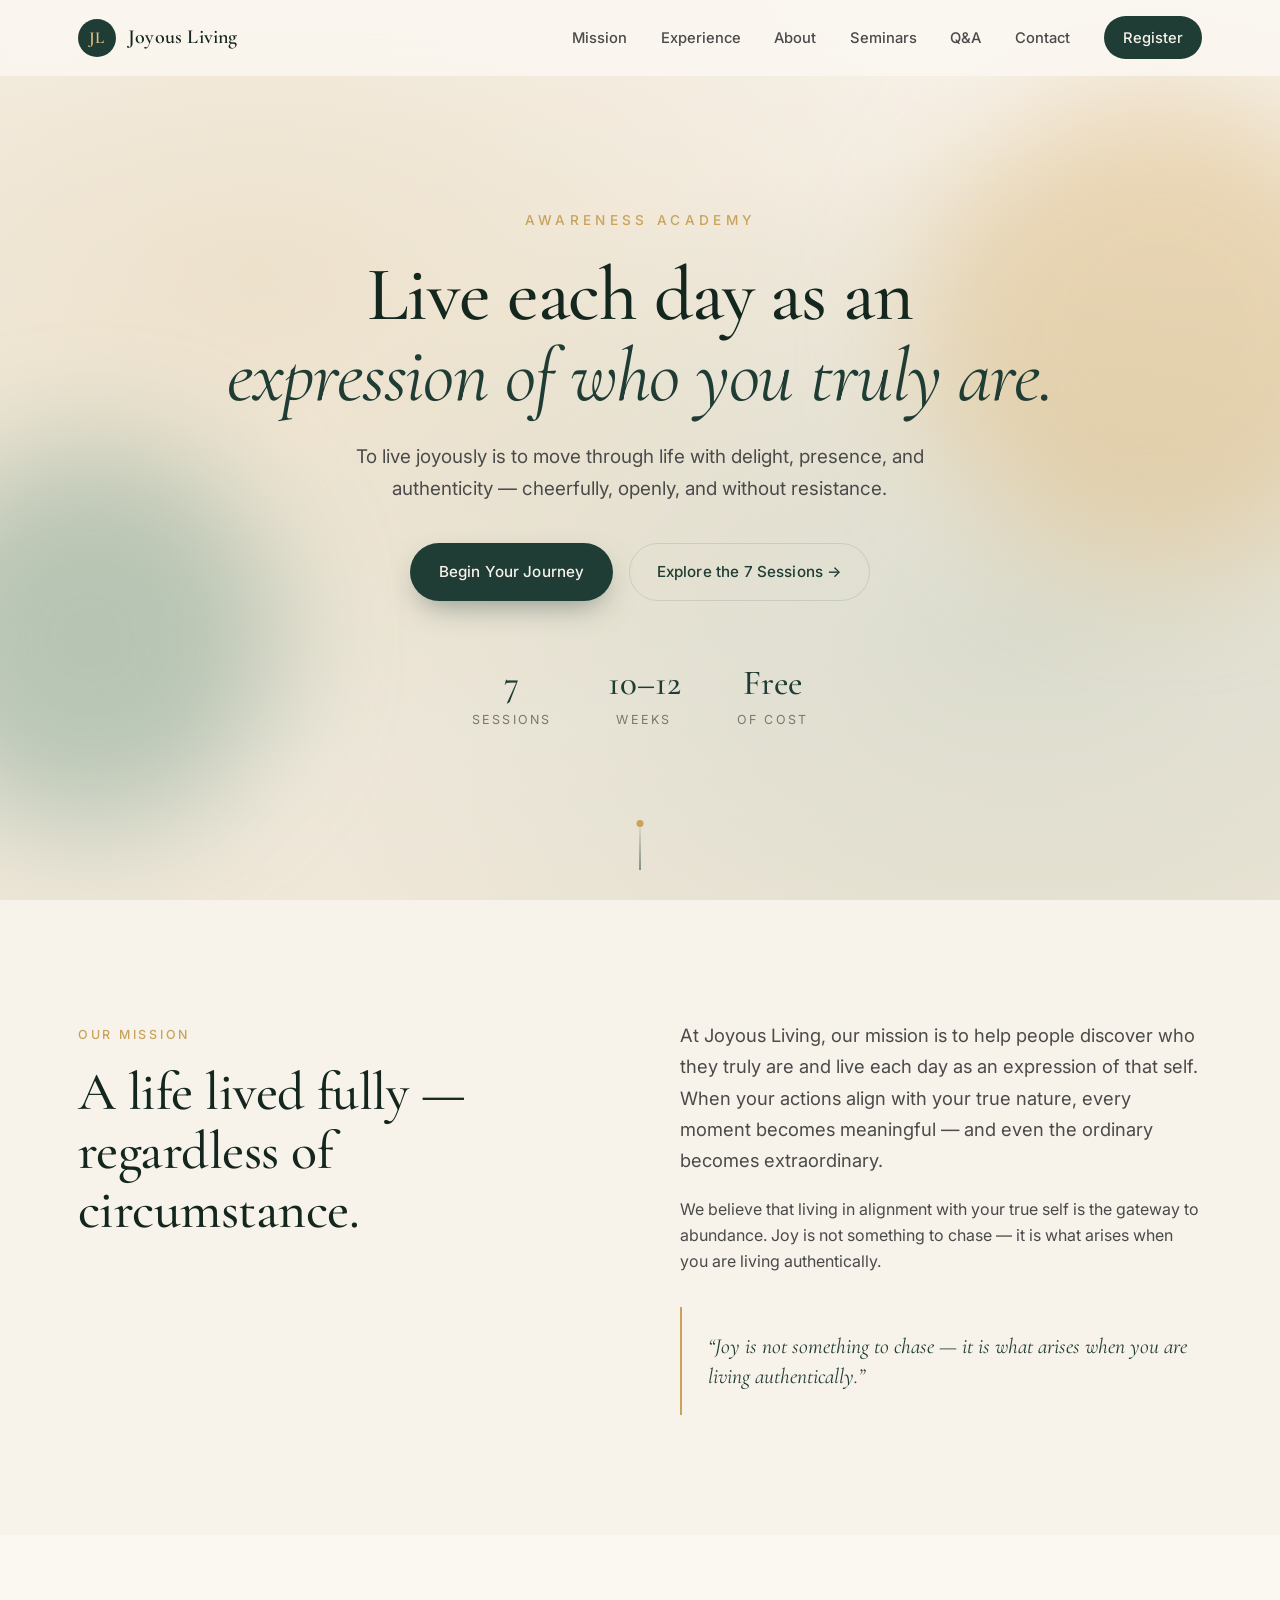
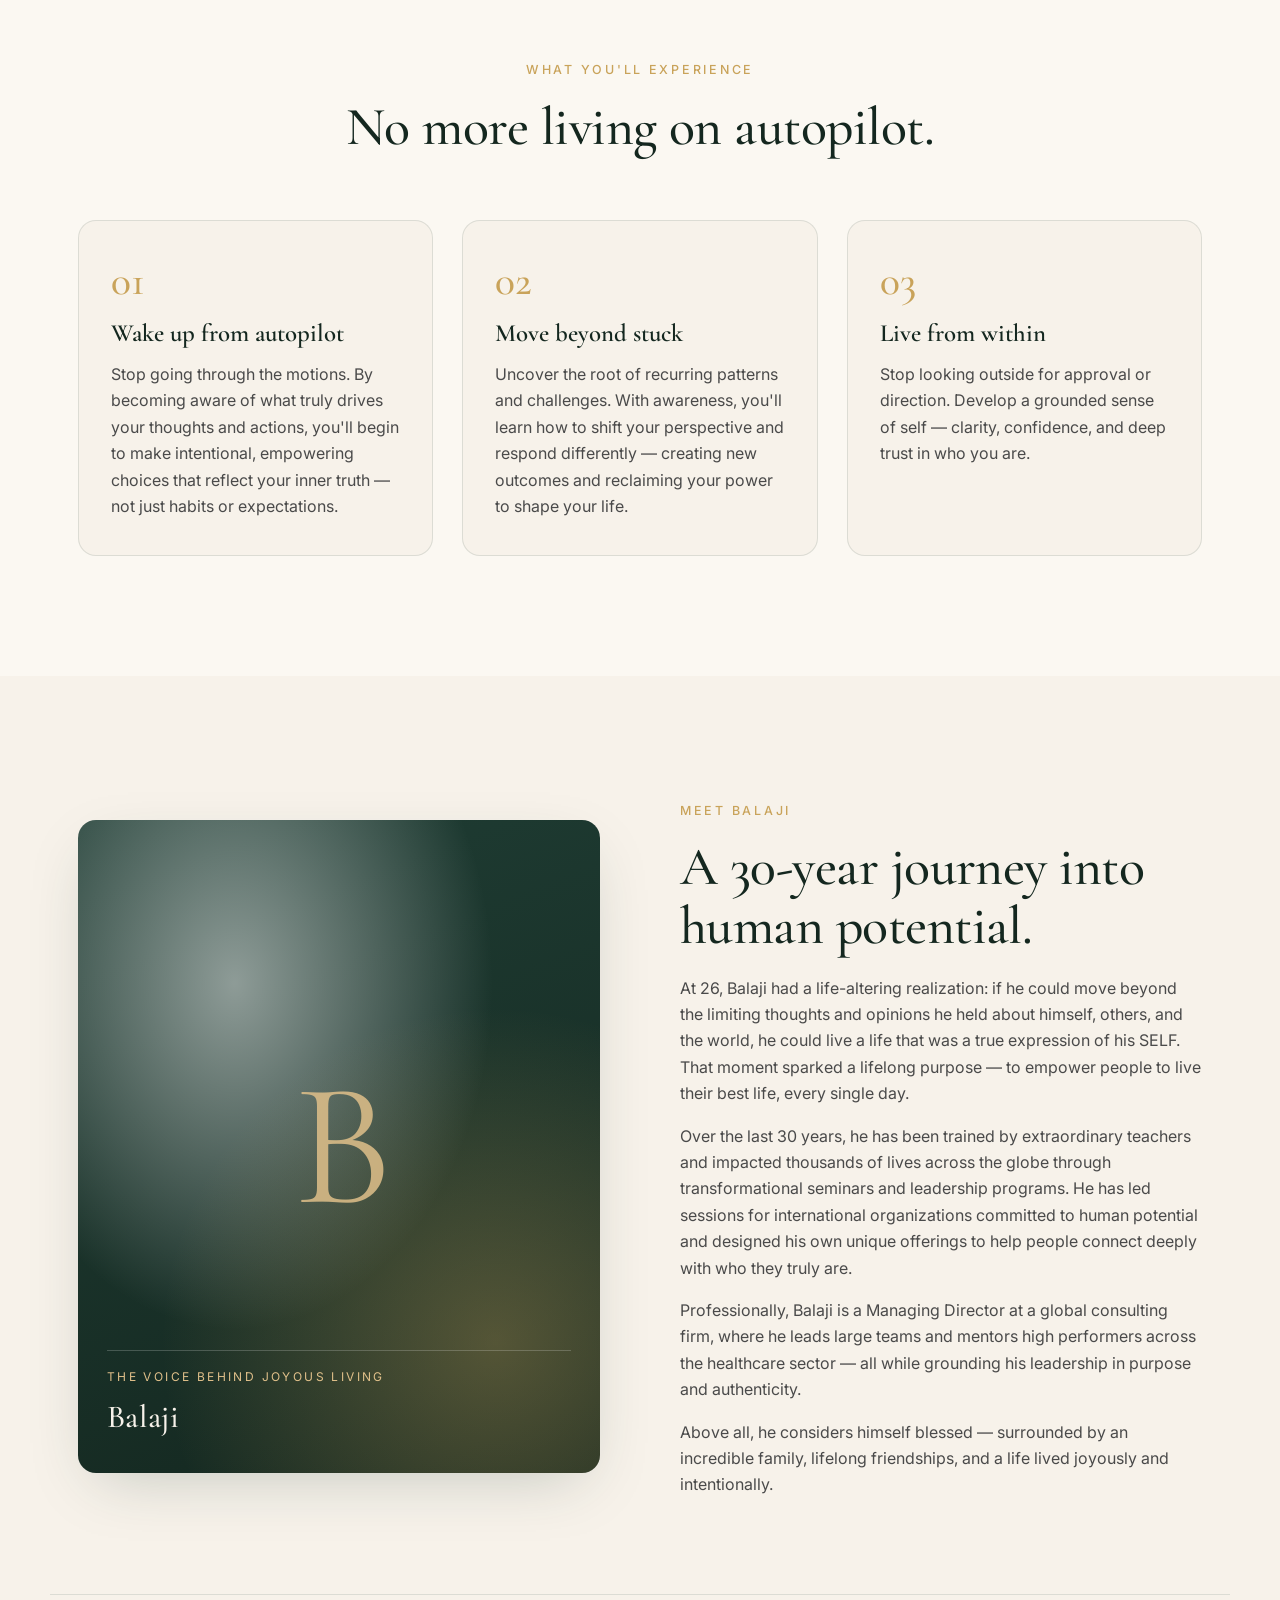
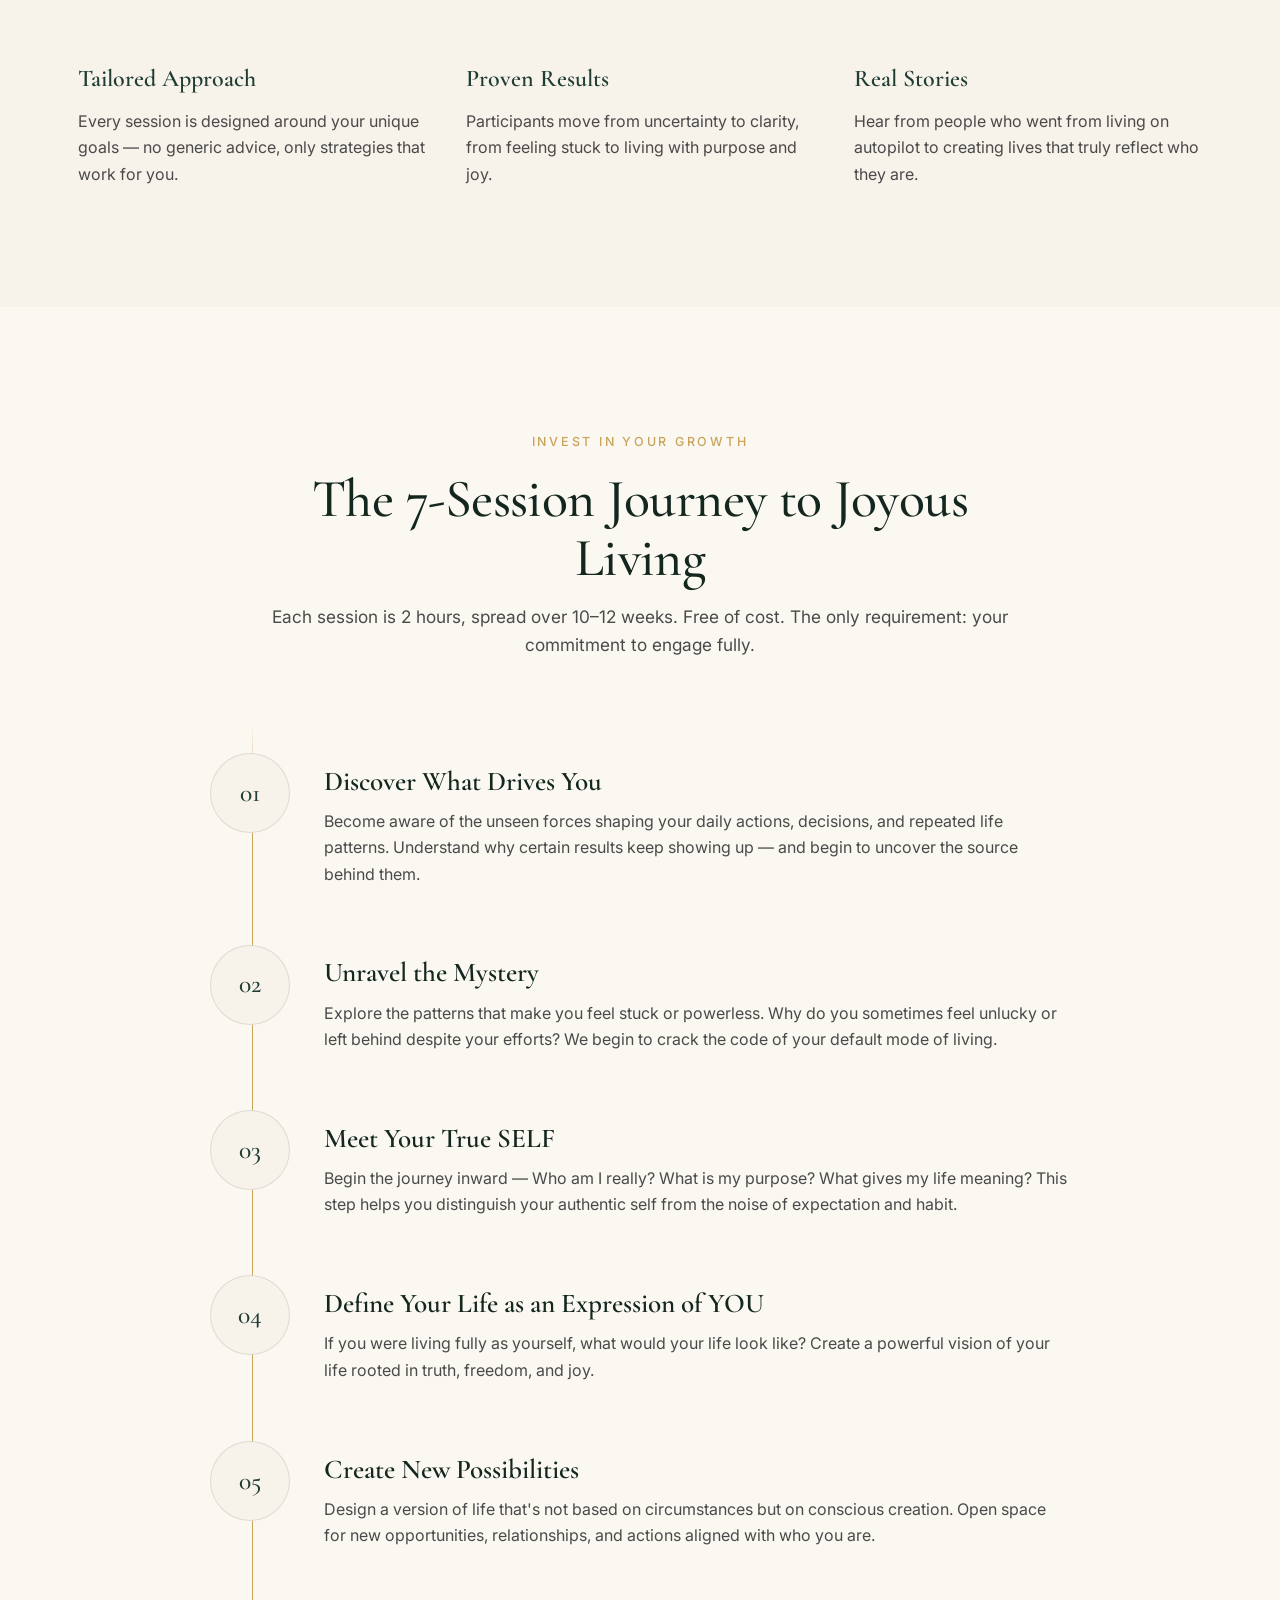
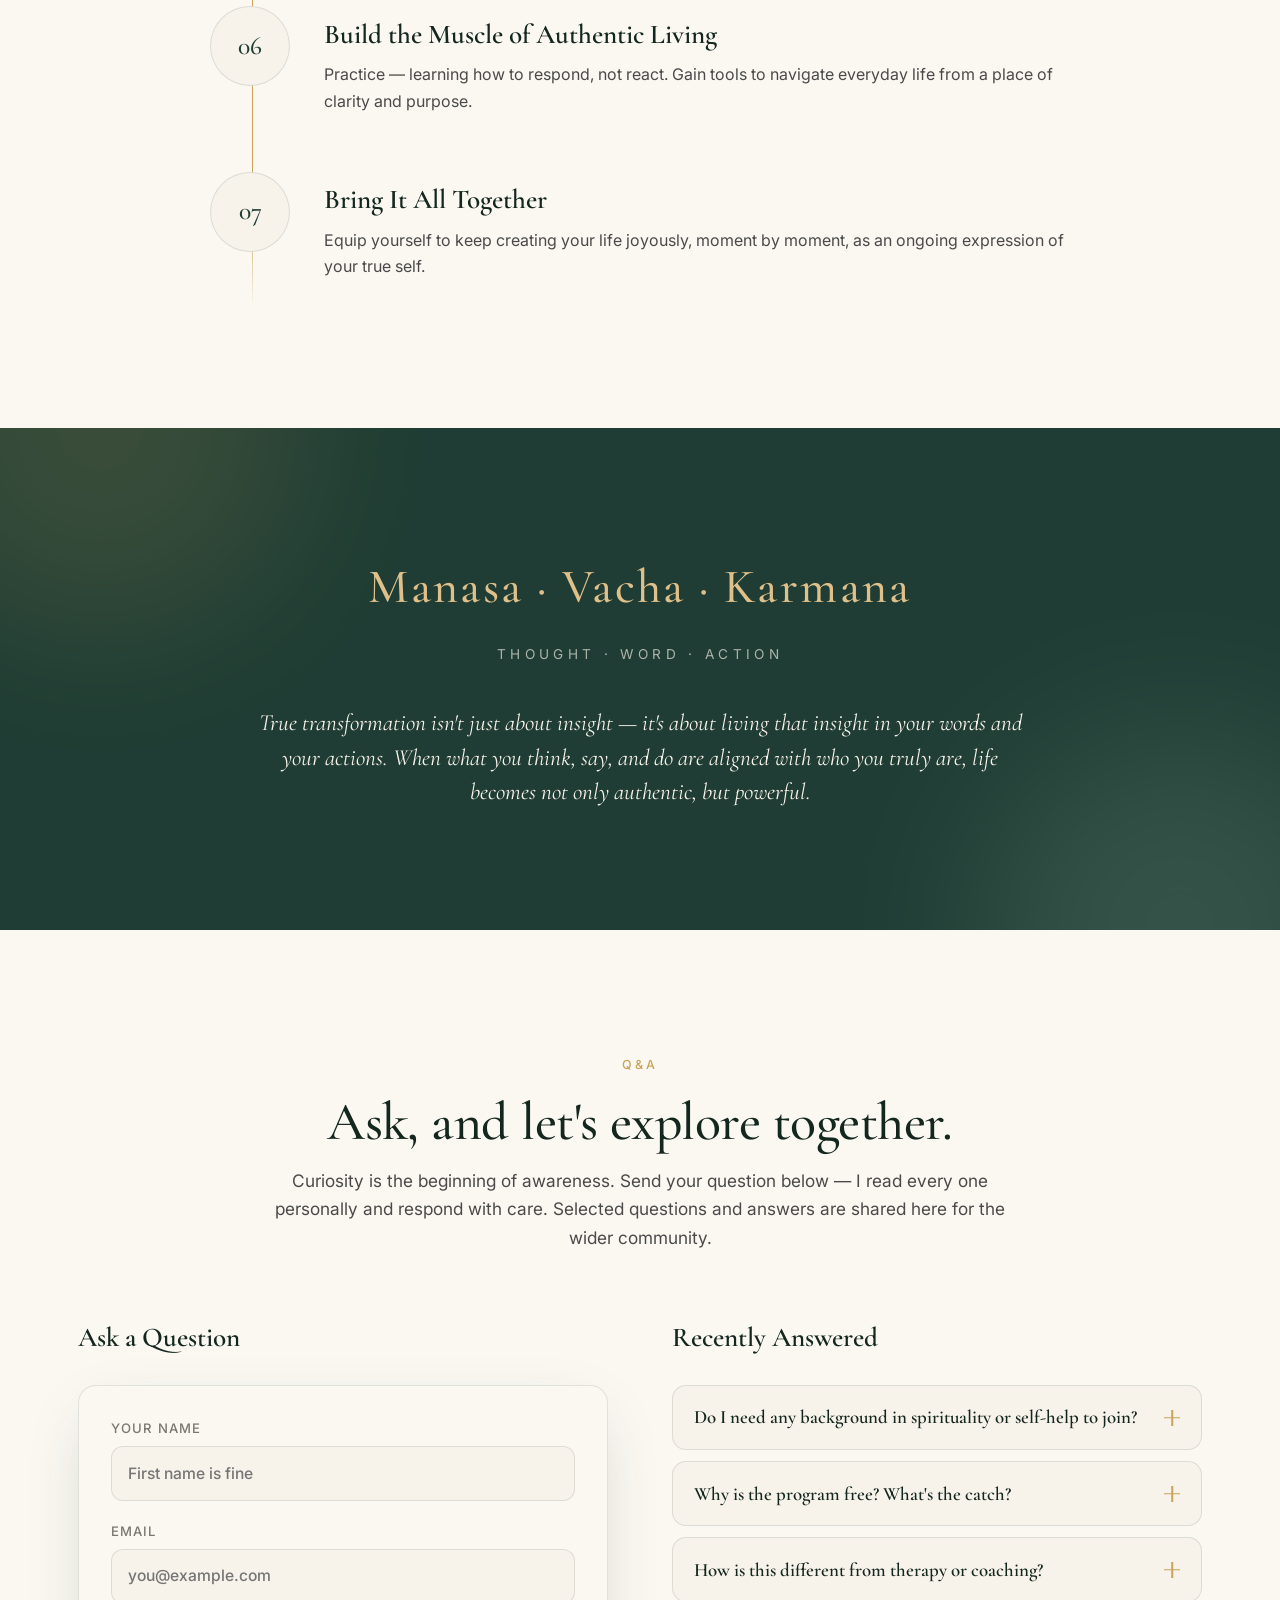
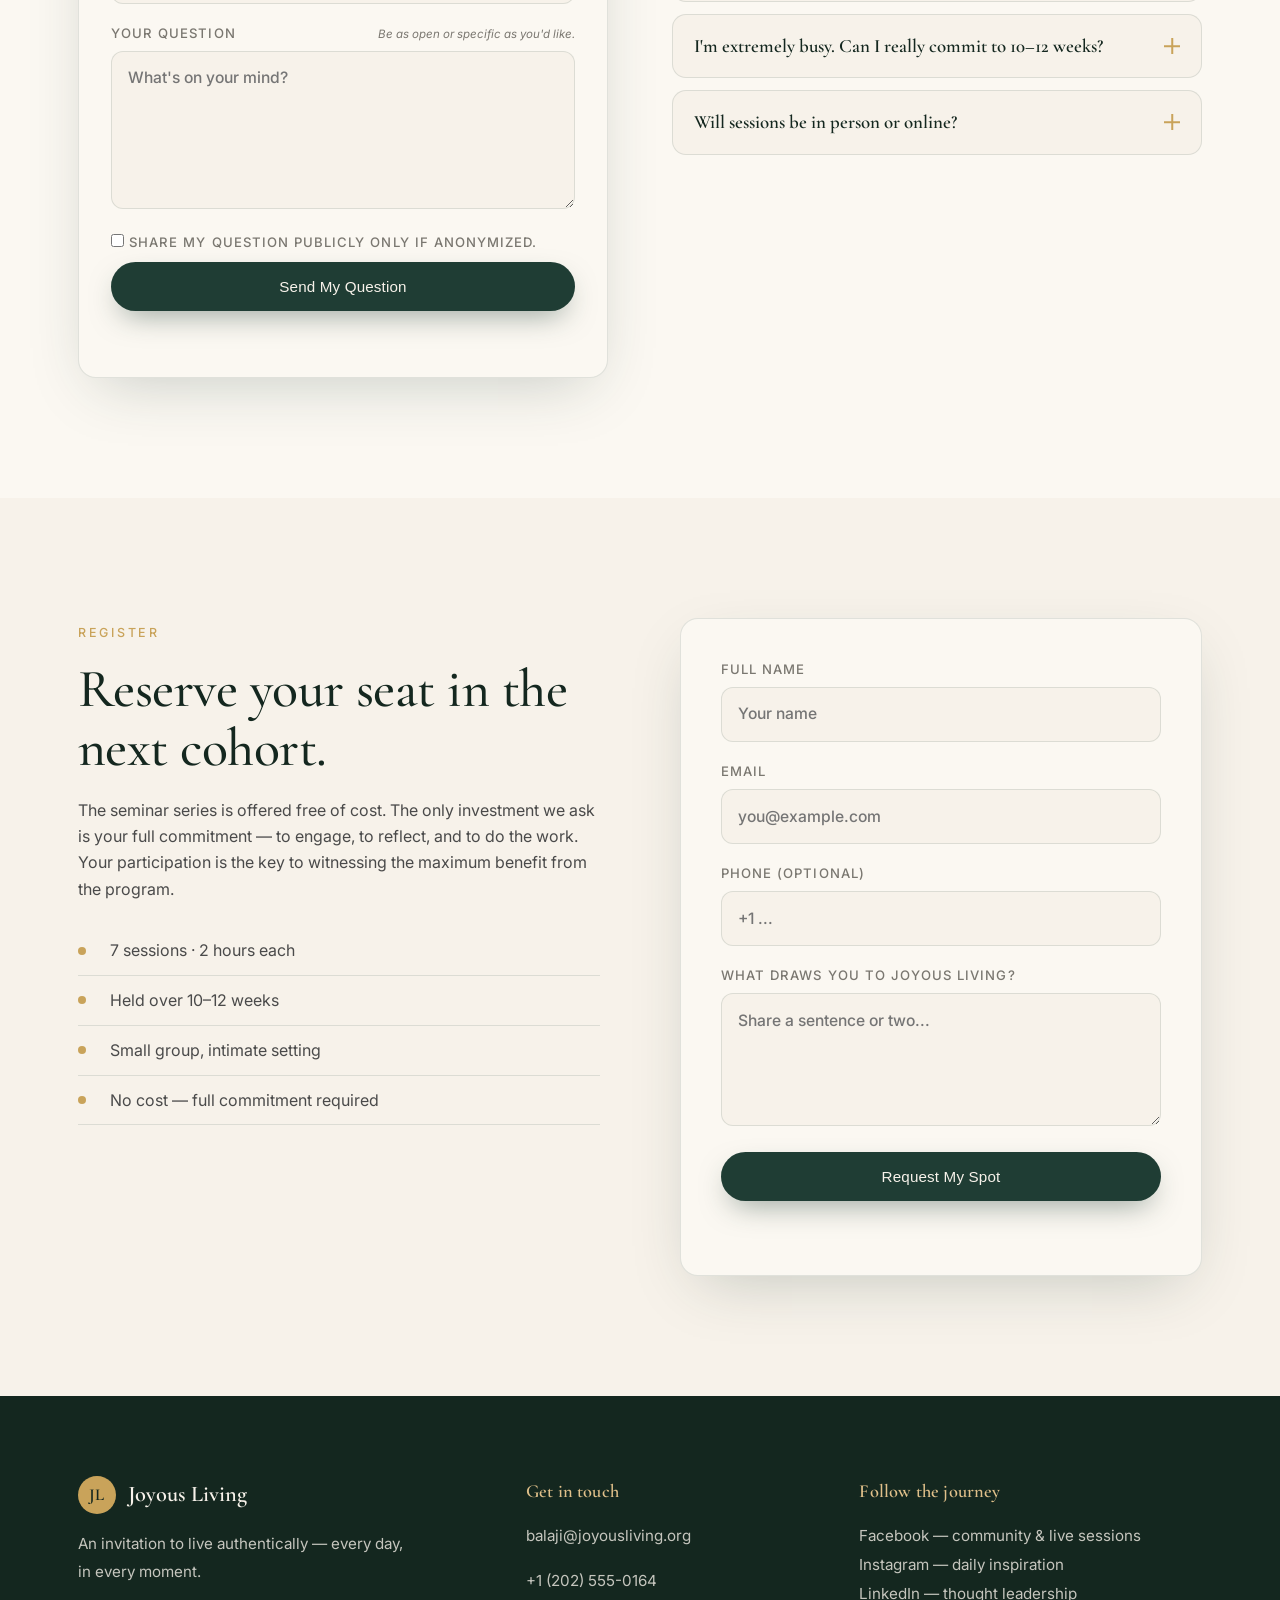
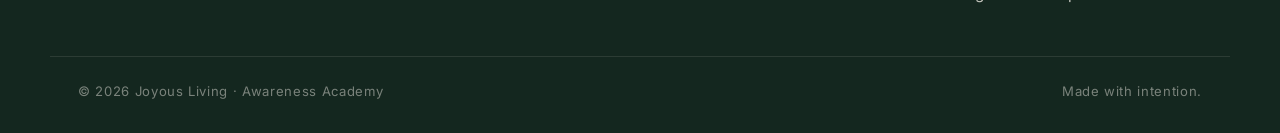
==== index.html @ aaf8e6cd "Initial Joyous Living redesign with Decap CMS" ====
<!DOCTYPE html>
<html lang="en">
<head>
  <meta charset="UTF-8" />
  <meta name="viewport" content="width=device-width, initial-scale=1.0" />
  <title>Joyous Living — Awareness Academy</title>
  <meta name="description" content="Discover who you truly are and live each day as an expression of that self. A free 7-session journey to authentic, joyous living." />
  <link rel="preconnect" href="https://fonts.googleapis.com">
  <link rel="preconnect" href="https://fonts.gstatic.com" crossorigin>
  <link href="https://fonts.googleapis.com/css2?family=Cormorant+Garamond:wght@400;500;600;700&family=Inter:wght@300;400;500;600&display=swap" rel="stylesheet">
  <link rel="stylesheet" href="styles.css" />
</head>
<body>

  <!-- NAVIGATION -->
  <header class="nav">
    <div class="nav__inner">
      <a href="#home" class="nav__logo">
        <span class="nav__mark">JL</span>
        <span class="nav__name">Joyous Living</span>
      </a>
      <nav class="nav__links" id="navLinks">
        <a href="#mission">Mission</a>
        <a href="#experience">Experience</a>
        <a href="#about">About</a>
        <a href="#seminars">Seminars</a>
        <a href="#qa">Q&amp;A</a>
        <a href="#contact">Contact</a>
        <a href="#register" class="nav__cta">Register</a>
      </nav>
      <button class="nav__burger" id="navBurger" aria-label="Open menu">
        <span></span><span></span><span></span>
      </button>
    </div>
  </header>

  <!-- HERO -->
  <section class="hero" id="home">
    <div class="hero__bg"></div>
    <div class="hero__inner">
      <p class="hero__eyebrow">Awareness Academy</p>
      <h1 class="hero__title">
        Live each day as an<br />
        <em>expression of who you truly are.</em>
      </h1>
      <p class="hero__sub">
        To live joyously is to move through life with delight, presence,
        and authenticity — cheerfully, openly, and without resistance.
      </p>
      <div class="hero__actions">
        <a href="#register" class="btn btn--primary">Begin Your Journey</a>
        <a href="#seminars" class="btn btn--ghost">Explore the 7 Sessions →</a>
      </div>
      <div class="hero__meta">
        <div><strong>7</strong><span>Sessions</span></div>
        <div><strong>10–12</strong><span>Weeks</span></div>
        <div><strong>Free</strong><span>Of cost</span></div>
      </div>
    </div>
    <div class="hero__scroll"><span></span></div>
  </section>

  <!-- MISSION -->
  <section class="section mission" id="mission">
    <div class="container grid-2">
      <div class="reveal">
        <p class="eyebrow">Our Mission</p>
        <h2 class="h2">A life lived fully — regardless of circumstance.</h2>
      </div>
      <div class="reveal">
        <p class="lede">
          At Joyous Living, our mission is to help people discover who they truly are
          and live each day as an expression of that self. When your actions align with
          your true nature, every moment becomes meaningful — and even the ordinary
          becomes extraordinary.
        </p>
        <p>
          We believe that living in alignment with your true self is the gateway to
          abundance. Joy is not something to chase — it is what arises when you are
          living authentically.
        </p>
        <blockquote class="pullquote">
          “Joy is not something to chase — it is what arises when you are living authentically.”
        </blockquote>
      </div>
    </div>
  </section>

  <!-- EXPERIENCE -->
  <section class="section experience" id="experience">
    <div class="container">
      <div class="section__head reveal">
        <p class="eyebrow">What You'll Experience</p>
        <h2 class="h2">No more living on autopilot.</h2>
      </div>
      <div class="cards">
        <article class="card reveal">
          <div class="card__num">01</div>
          <h3>Wake up from autopilot</h3>
          <p>
            Stop going through the motions. By becoming aware of what truly drives your
            thoughts and actions, you'll begin to make intentional, empowering choices
            that reflect your inner truth — not just habits or expectations.
          </p>
        </article>
        <article class="card reveal">
          <div class="card__num">02</div>
          <h3>Move beyond stuck</h3>
          <p>
            Uncover the root of recurring patterns and challenges. With awareness, you'll
            learn how to shift your perspective and respond differently — creating new
            outcomes and reclaiming your power to shape your life.
          </p>
        </article>
        <article class="card reveal">
          <div class="card__num">03</div>
          <h3>Live from within</h3>
          <p>
            Stop looking outside for approval or direction. Develop a grounded sense
            of self — clarity, confidence, and deep trust in who you are.
          </p>
        </article>
      </div>
    </div>
  </section>

  <!-- ABOUT -->
  <section class="section about" id="about">
    <div class="container grid-2 grid-2--about">
      <div class="about__portrait reveal">
        <div class="portrait">
          <div class="portrait__initials">B</div>
          <div class="portrait__caption">
            <span>The Voice Behind Joyous Living</span>
            <strong>Balaji</strong>
          </div>
        </div>
      </div>
      <div class="reveal">
        <p class="eyebrow">Meet Balaji</p>
        <h2 class="h2">A 30-year journey into human potential.</h2>
        <p>
          At 26, Balaji had a life-altering realization: if he could move beyond the
          limiting thoughts and opinions he held about himself, others, and the world,
          he could live a life that was a true expression of his SELF.
          That moment sparked a lifelong purpose — to empower people to live their
          best life, every single day.
        </p>
        <p>
          Over the last 30 years, he has been trained by extraordinary teachers and
          impacted thousands of lives across the globe through transformational
          seminars and leadership programs. He has led sessions for international
          organizations committed to human potential and designed his own unique
          offerings to help people connect deeply with who they truly are.
        </p>
        <p>
          Professionally, Balaji is a Managing Director at a global consulting firm,
          where he leads large teams and mentors high performers across the healthcare
          sector — all while grounding his leadership in purpose and authenticity.
        </p>
        <p>
          Above all, he considers himself blessed — surrounded by an incredible family,
          lifelong friendships, and a life lived joyously and intentionally.
        </p>
      </div>
    </div>

    <div class="container reasons">
      <div class="reason reveal">
        <h4>Tailored Approach</h4>
        <p>Every session is designed around your unique goals — no generic advice, only strategies that work for you.</p>
      </div>
      <div class="reason reveal">
        <h4>Proven Results</h4>
        <p>Participants move from uncertainty to clarity, from feeling stuck to living with purpose and joy.</p>
      </div>
      <div class="reason reveal">
        <h4>Real Stories</h4>
        <p>Hear from people who went from living on autopilot to creating lives that truly reflect who they are.</p>
      </div>
    </div>
  </section>

  <!-- SEMINARS -->
  <section class="section seminars" id="seminars">
    <div class="container">
      <div class="section__head reveal">
        <p class="eyebrow">Invest in Your Growth</p>
        <h2 class="h2">The 7-Session Journey to Joyous Living</h2>
        <p class="section__sub">
          Each session is 2 hours, spread over 10–12 weeks. Free of cost.
          The only requirement: your commitment to engage fully.
        </p>
      </div>

      <ol class="timeline">
        <li class="timeline__item reveal">
          <div class="timeline__num">01</div>
          <div class="timeline__body">
            <h3>Discover What Drives You</h3>
            <p>Become aware of the unseen forces shaping your daily actions, decisions, and repeated life patterns. Understand why certain results keep showing up — and begin to uncover the source behind them.</p>
          </div>
        </li>
        <li class="timeline__item reveal">
          <div class="timeline__num">02</div>
          <div class="timeline__body">
            <h3>Unravel the Mystery</h3>
            <p>Explore the patterns that make you feel stuck or powerless. Why do you sometimes feel unlucky or left behind despite your efforts? We begin to crack the code of your default mode of living.</p>
          </div>
        </li>
        <li class="timeline__item reveal">
          <div class="timeline__num">03</div>
          <div class="timeline__body">
            <h3>Meet Your True SELF</h3>
            <p>Begin the journey inward — Who am I really? What is my purpose? What gives my life meaning? This step helps you distinguish your authentic self from the noise of expectation and habit.</p>
          </div>
        </li>
        <li class="timeline__item reveal">
          <div class="timeline__num">04</div>
          <div class="timeline__body">
            <h3>Define Your Life as an Expression of YOU</h3>
            <p>If you were living fully as yourself, what would your life look like? Create a powerful vision of your life rooted in truth, freedom, and joy.</p>
          </div>
        </li>
        <li class="timeline__item reveal">
          <div class="timeline__num">05</div>
          <div class="timeline__body">
            <h3>Create New Possibilities</h3>
            <p>Design a version of life that's not based on circumstances but on conscious creation. Open space for new opportunities, relationships, and actions aligned with who you are.</p>
          </div>
        </li>
        <li class="timeline__item reveal">
          <div class="timeline__num">06</div>
          <div class="timeline__body">
            <h3>Build the Muscle of Authentic Living</h3>
            <p>Practice — learning how to respond, not react. Gain tools to navigate everyday life from a place of clarity and purpose.</p>
          </div>
        </li>
        <li class="timeline__item reveal">
          <div class="timeline__num">07</div>
          <div class="timeline__body">
            <h3>Bring It All Together</h3>
            <p>Equip yourself to keep creating your life joyously, moment by moment, as an ongoing expression of your true self.</p>
          </div>
        </li>
      </ol>
    </div>
  </section>

  <!-- MANTRA / QUOTE -->
  <section class="mantra reveal">
    <div class="container">
      <p class="mantra__sanskrit">Manasa · Vacha · Karmana</p>
      <p class="mantra__translation">Thought · Word · Action</p>
      <p class="mantra__body">
        True transformation isn't just about insight — it's about living that insight
        in your words and your actions. When what you think, say, and do are aligned
        with who you truly are, life becomes not only authentic, but powerful.
      </p>
    </div>
  </section>

  <!-- Q&A -->
  <section class="section qa" id="qa">
    <div class="container">
      <div class="section__head reveal">
        <p class="eyebrow">Q&amp;A</p>
        <h2 class="h2">Ask, and let's explore together.</h2>
        <p class="section__sub">
          Curiosity is the beginning of awareness. Send your question below — I read
          every one personally and respond with care. Selected questions and answers
          are shared here for the wider community.
        </p>
      </div>

      <div class="grid-2 qa__grid">
        <!-- Submit a question -->
        <div class="reveal">
          <h3 class="qa__h3">Ask a Question</h3>
          <form class="form qa__form" id="qaForm">
            <div class="form__row">
              <label>Your name
                <input type="text" name="name" required placeholder="First name is fine" />
              </label>
            </div>
            <div class="form__row">
              <label>Email
                <input type="email" name="email" required placeholder="you@example.com" />
              </label>
            </div>
            <div class="form__row">
              <label>
                <span class="label-row">
                  Your question
                  <span class="label-hint">Be as open or specific as you'd like.</span>
                </span>
                <textarea name="question" rows="5" required placeholder="What's on your mind?"></textarea>
              </label>
            </div>
            <label class="checkbox">
              <input type="checkbox" name="anonymous" />
              <span>Share my question publicly only if anonymized.</span>
            </label>
            <button class="btn btn--primary btn--block" type="submit">Send My Question</button>
            <p class="form__note" id="qaNote"></p>
          </form>
        </div>

        <!-- Curated Q&A list (accordion) -->
        <div class="reveal">
          <h3 class="qa__h3">Recently Answered</h3>
          <div class="accordion" id="qaAccordion" aria-live="polite">
            <p class="qa__loading">Loading…</p>
          </div>
        </div>
      </div>
    </div>
  </section>

  <!-- REGISTER -->
  <section class="section register" id="register">
    <div class="container grid-2">
      <div class="reveal">
        <p class="eyebrow">Register</p>
        <h2 class="h2">Reserve your seat in the next cohort.</h2>
        <p>
          The seminar series is offered free of cost. The only investment we ask is
          your full commitment — to engage, to reflect, and to do the work.
          Your participation is the key to witnessing the maximum benefit from the program.
        </p>
        <ul class="checklist">
          <li>7 sessions · 2 hours each</li>
          <li>Held over 10–12 weeks</li>
          <li>Small group, intimate setting</li>
          <li>No cost — full commitment required</li>
        </ul>
      </div>
      <form class="form reveal" id="registerForm">
        <div class="form__row">
          <label>Full name
            <input type="text" name="name" required placeholder="Your name" />
          </label>
        </div>
        <div class="form__row">
          <label>Email
            <input type="email" name="email" required placeholder="you@example.com" />
          </label>
        </div>
        <div class="form__row">
          <label>Phone (optional)
            <input type="tel" name="phone" placeholder="+1 ..." />
          </label>
        </div>
        <div class="form__row">
          <label>What draws you to Joyous Living?
            <textarea name="message" rows="4" placeholder="Share a sentence or two..."></textarea>
          </label>
        </div>
        <button class="btn btn--primary btn--block" type="submit">Request My Spot</button>
        <p class="form__note" id="formNote"></p>
      </form>
    </div>
  </section>

  <!-- CONTACT / FOOTER -->
  <footer class="footer" id="contact">
    <div class="container footer__grid">
      <div>
        <div class="footer__logo">
          <span class="nav__mark">JL</span>
          <span>Joyous Living</span>
        </div>
        <p class="footer__tag">An invitation to live authentically — every day, in every moment.</p>
      </div>
      <div>
        <h5>Get in touch</h5>
        <p><a href="mailto:balaji@joyousliving.org">balaji@joyousliving.org</a></p>
        <p><a href="tel:+12025550164">+1 (202) 555-0164</a></p>
      </div>
      <div>
        <h5>Follow the journey</h5>
        <ul class="social">
          <li><a href="#">Facebook — community & live sessions</a></li>
          <li><a href="#">Instagram — daily inspiration</a></li>
          <li><a href="#">LinkedIn — thought leadership</a></li>
        </ul>
      </div>
    </div>
    <div class="footer__base">
      <span>© 2026 Joyous Living · Awareness Academy</span>
      <span>Made with intention.</span>
    </div>
  </footer>

  <!-- Netlify Identity: redirects /admin invites to the CMS -->
  <script src="https://identity.netlify.com/v1/netlify-identity-widget.js"></script>
  <script>
    if (window.netlifyIdentity) {
      window.netlifyIdentity.on('init', user => {
        if (!user) {
          window.netlifyIdentity.on('login', () => {
            document.location.href = '/admin/';
          });
        }
      });
    }
  </script>
  <script src="script.js"></script>
</body>
</html>
---- styles.css ----
/* ============================================
   JOYOUS LIVING — Redesign
   Palette: warm ivory, deep forest, soft gold
   ============================================ */

:root {
  --ivory:        #f7f2ea;
  --ivory-deep:   #efe7d8;
  --cream:        #fbf8f2;
  --forest:       #1f3d34;
  --forest-deep:  #14271f;
  --gold:         #c9a35a;
  --gold-soft:    #e0c08a;
  --sage:         #8aa896;
  --rose:         #d9a89a;
  --ink:          #1c1c1c;
  --ink-soft:     #4a4a4a;
  --ink-mute:     #7a7770;
  --line:         rgba(31,61,52,0.12);
  --shadow:       0 20px 60px -20px rgba(31,61,52,0.25);
  --radius:       18px;
  --maxw:         1180px;
}

* { box-sizing: border-box; margin: 0; padding: 0; }

html { scroll-behavior: smooth; }

body {
  font-family: 'Inter', system-ui, -apple-system, sans-serif;
  font-weight: 400;
  color: var(--ink);
  background: var(--cream);
  line-height: 1.65;
  -webkit-font-smoothing: antialiased;
  text-rendering: optimizeLegibility;
}

img { max-width: 100%; display: block; }
a   { color: inherit; text-decoration: none; transition: color .2s ease, opacity .2s ease; }
a:hover { opacity: .8; }

.container { max-width: var(--maxw); margin: 0 auto; padding: 0 28px; }

/* ============================================
   Typography
   ============================================ */
.h2 {
  font-family: 'Cormorant Garamond', serif;
  font-weight: 500;
  font-size: clamp(2rem, 4.2vw, 3.4rem);
  line-height: 1.1;
  letter-spacing: -0.01em;
  color: var(--forest-deep);
  margin-bottom: 1.2rem;
}

.eyebrow {
  font-family: 'Inter', sans-serif;
  font-size: 0.78rem;
  letter-spacing: 0.22em;
  text-transform: uppercase;
  font-weight: 500;
  color: var(--gold);
  margin-bottom: 1rem;
  display: inline-block;
}

.lede {
  font-size: 1.15rem;
  color: var(--ink-soft);
  margin-bottom: 1.2rem;
  line-height: 1.7;
}

p { color: var(--ink-soft); }
p + p { margin-top: 1rem; }

/* ============================================
   Buttons
   ============================================ */
.btn {
  display: inline-flex;
  align-items: center;
  gap: 0.5rem;
  padding: 0.95rem 1.7rem;
  border-radius: 999px;
  font-weight: 500;
  font-size: 0.95rem;
  letter-spacing: 0.01em;
  transition: all 0.25s ease;
  border: 1px solid transparent;
  cursor: pointer;
}
.btn--primary {
  background: var(--forest);
  color: var(--ivory);
  box-shadow: 0 12px 30px -10px rgba(31,61,52,0.5);
}
.btn--primary:hover { background: var(--forest-deep); opacity: 1; transform: translateY(-1px); }
.btn--ghost {
  background: transparent;
  color: var(--forest);
  border-color: var(--line);
}
.btn--ghost:hover { background: var(--ivory); opacity: 1; }
.btn--block { width: 100%; justify-content: center; }

/* ============================================
   Navigation
   ============================================ */
.nav {
  position: fixed; top: 0; left: 0; right: 0;
  z-index: 100;
  backdrop-filter: blur(14px);
  background: rgba(251,248,242,0.78);
  border-bottom: 1px solid transparent;
  transition: border-color .3s ease, background .3s ease;
}
.nav.scrolled { border-color: var(--line); background: rgba(251,248,242,0.92); }

.nav__inner {
  max-width: var(--maxw);
  margin: 0 auto;
  padding: 16px 28px;
  display: flex; align-items: center; justify-content: space-between;
}

.nav__logo { display: flex; align-items: center; gap: 12px; }
.nav__mark {
  width: 38px; height: 38px;
  border-radius: 50%;
  background: var(--forest);
  color: var(--gold-soft);
  display: grid; place-items: center;
  font-family: 'Cormorant Garamond', serif;
  font-weight: 600;
  font-size: 1.05rem;
  letter-spacing: 0.02em;
}
.nav__name {
  font-family: 'Cormorant Garamond', serif;
  font-weight: 600;
  font-size: 1.25rem;
  color: var(--forest-deep);
  letter-spacing: 0.01em;
}

.nav__links { display: flex; align-items: center; gap: 2.1rem; }
.nav__links a {
  font-size: 0.92rem;
  color: var(--ink-soft);
  font-weight: 500;
  position: relative;
}
.nav__links a:not(.nav__cta)::after {
  content: '';
  position: absolute;
  left: 0; bottom: -6px;
  width: 0; height: 1px;
  background: var(--gold);
  transition: width 0.3s ease;
}
.nav__links a:not(.nav__cta):hover::after { width: 100%; }
.nav__links a:not(.nav__cta):hover { opacity: 1; color: var(--forest); }

.nav__cta {
  background: var(--forest);
  color: var(--ivory) !important;
  padding: 0.6rem 1.2rem;
  border-radius: 999px;
  transition: background 0.25s ease;
}
.nav__cta:hover { background: var(--forest-deep); opacity: 1; }

.nav__burger {
  display: none;
  background: none; border: none; cursor: pointer;
  width: 32px; height: 24px;
  flex-direction: column; justify-content: space-between;
}
.nav__burger span {
  height: 2px; width: 100%;
  background: var(--forest);
  transition: transform .3s ease, opacity .3s ease;
}

/* ============================================
   HERO
   ============================================ */
.hero {
  position: relative;
  min-height: 100vh;
  display: flex; align-items: center;
  padding: 120px 28px 80px;
  overflow: hidden;
}
.hero__bg {
  position: absolute; inset: 0;
  background:
    radial-gradient(ellipse at 20% 30%, rgba(201,163,90,0.18), transparent 55%),
    radial-gradient(ellipse at 80% 70%, rgba(138,168,150,0.22), transparent 55%),
    linear-gradient(180deg, var(--ivory) 0%, var(--ivory-deep) 100%);
  z-index: -1;
}
.hero__bg::before,
.hero__bg::after {
  content: '';
  position: absolute;
  border-radius: 50%;
  filter: blur(60px);
  opacity: .55;
}
.hero__bg::before {
  width: 480px; height: 480px;
  background: var(--gold-soft);
  top: 10%; right: -120px;
  animation: float 14s ease-in-out infinite;
}
.hero__bg::after {
  width: 380px; height: 380px;
  background: var(--sage);
  bottom: 8%; left: -100px;
  animation: float 18s ease-in-out infinite reverse;
}
@keyframes float {
  0%,100% { transform: translateY(0) translateX(0); }
  50% { transform: translateY(-30px) translateX(20px); }
}

.hero__inner { max-width: 920px; margin: 0 auto; text-align: center; }
.hero__eyebrow {
  font-size: 0.85rem;
  letter-spacing: 0.32em;
  text-transform: uppercase;
  color: var(--gold);
  margin-bottom: 1.5rem;
  font-weight: 500;
}
.hero__title {
  font-family: 'Cormorant Garamond', serif;
  font-weight: 500;
  font-size: clamp(2.4rem, 6vw, 5.2rem);
  line-height: 1.05;
  letter-spacing: -0.015em;
  color: var(--forest-deep);
  margin-bottom: 1.5rem;
}
.hero__title em {
  font-style: italic;
  color: var(--forest);
  font-weight: 400;
}
.hero__sub {
  font-size: 1.18rem;
  color: var(--ink-soft);
  max-width: 620px;
  margin: 0 auto 2.4rem;
  line-height: 1.7;
}
.hero__actions {
  display: flex; gap: 1rem; justify-content: center;
  flex-wrap: wrap; margin-bottom: 4rem;
}
.hero__meta {
  display: flex; justify-content: center; gap: 3.5rem;
  flex-wrap: wrap;
}
.hero__meta > div {
  text-align: center;
}
.hero__meta strong {
  display: block;
  font-family: 'Cormorant Garamond', serif;
  font-weight: 500;
  font-size: 2.2rem;
  color: var(--forest);
  line-height: 1;
  margin-bottom: 0.3rem;
}
.hero__meta span {
  font-size: 0.78rem;
  text-transform: uppercase;
  letter-spacing: 0.18em;
  color: var(--ink-mute);
}

.hero__scroll {
  position: absolute; bottom: 30px; left: 50%;
  transform: translateX(-50%);
  width: 1px; height: 50px;
  background: linear-gradient(to bottom, transparent, var(--forest));
}
.hero__scroll span {
  position: absolute; left: -3px; top: 0;
  width: 7px; height: 7px; border-radius: 50%;
  background: var(--gold);
  animation: scrollDot 2.4s ease-in-out infinite;
}
@keyframes scrollDot {
  0% { top: 0; opacity: 1; }
  100% { top: 45px; opacity: 0; }
}

/* ============================================
   Sections
   ============================================ */
.section { padding: 120px 0; position: relative; }
.section__head { text-align: center; max-width: 740px; margin: 0 auto 4rem; }
.section__head .h2 { margin-bottom: 1rem; }
.section__sub { font-size: 1.08rem; color: var(--ink-soft); }

.grid-2 {
  display: grid;
  grid-template-columns: 1fr 1fr;
  gap: 5rem;
  align-items: start;
}
.grid-2--about { gap: 5rem; align-items: center; }

/* MISSION */
.mission { background: var(--ivory); }
.pullquote {
  margin-top: 2rem;
  padding: 1.5rem 0 1.5rem 1.6rem;
  border-left: 2px solid var(--gold);
  font-family: 'Cormorant Garamond', serif;
  font-style: italic;
  font-size: 1.35rem;
  line-height: 1.4;
  color: var(--forest);
}

/* EXPERIENCE */
.experience { background: var(--cream); }
.cards {
  display: grid;
  grid-template-columns: repeat(3, 1fr);
  gap: 1.8rem;
}
.card {
  background: var(--ivory);
  padding: 2.5rem 2rem 2.2rem;
  border-radius: var(--radius);
  border: 1px solid var(--line);
  transition: transform .35s ease, box-shadow .35s ease;
  position: relative;
  overflow: hidden;
}
.card::before {
  content: '';
  position: absolute; top: 0; left: 0;
  width: 100%; height: 3px;
  background: linear-gradient(90deg, var(--gold), var(--rose));
  opacity: 0; transition: opacity .35s ease;
}
.card:hover {
  transform: translateY(-6px);
  box-shadow: var(--shadow);
}
.card:hover::before { opacity: 1; }
.card__num {
  font-family: 'Cormorant Garamond', serif;
  font-size: 2.6rem;
  font-weight: 500;
  color: var(--gold);
  line-height: 1;
  margin-bottom: 1rem;
}
.card h3 {
  font-family: 'Cormorant Garamond', serif;
  font-weight: 600;
  font-size: 1.55rem;
  color: var(--forest-deep);
  margin-bottom: 0.8rem;
  line-height: 1.2;
}

/* ABOUT */
.about { background: var(--ivory); }
.portrait {
  aspect-ratio: 4 / 5;
  border-radius: var(--radius);
  background:
    radial-gradient(ellipse at 30% 25%, rgba(255,255,255,0.5), transparent 50%),
    linear-gradient(160deg, var(--forest) 0%, var(--forest-deep) 100%);
  position: relative;
  overflow: hidden;
  box-shadow: var(--shadow);
}
.portrait::before {
  content: '';
  position: absolute; inset: 0;
  background:
    radial-gradient(circle at 80% 80%, rgba(201,163,90,0.35), transparent 50%);
}
.portrait__initials {
  position: absolute;
  inset: 0;
  display: grid; place-items: center;
  font-family: 'Cormorant Garamond', serif;
  font-size: 11rem;
  font-weight: 400;
  color: var(--gold-soft);
  letter-spacing: -0.04em;
  opacity: 0.85;
}
.portrait__caption {
  position: absolute;
  bottom: 1.8rem; left: 1.8rem; right: 1.8rem;
  color: var(--ivory);
  display: flex; flex-direction: column;
  border-top: 1px solid rgba(255,255,255,0.2);
  padding-top: 1rem;
}
.portrait__caption span {
  font-size: 0.75rem;
  letter-spacing: 0.2em;
  text-transform: uppercase;
  color: var(--gold-soft);
  margin-bottom: 0.3rem;
}
.portrait__caption strong {
  font-family: 'Cormorant Garamond', serif;
  font-weight: 500;
  font-size: 2rem;
  letter-spacing: 0.02em;
}

.reasons {
  margin-top: 6rem;
  display: grid;
  grid-template-columns: repeat(3, 1fr);
  gap: 2.5rem;
  padding-top: 4rem;
  border-top: 1px solid var(--line);
}
.reason h4 {
  font-family: 'Cormorant Garamond', serif;
  font-weight: 600;
  font-size: 1.5rem;
  color: var(--forest);
  margin-bottom: 0.6rem;
}

/* SEMINARS */
.seminars { background: var(--cream); }
.timeline {
  list-style: none;
  max-width: 860px;
  margin: 0 auto;
  position: relative;
}
.timeline::before {
  content: '';
  position: absolute;
  left: 42px; top: 0; bottom: 0;
  width: 1px;
  background: linear-gradient(to bottom, transparent, var(--gold) 8%, var(--gold) 92%, transparent);
}
.timeline__item {
  display: grid;
  grid-template-columns: 90px 1fr;
  gap: 1.5rem;
  align-items: start;
  padding: 1.8rem 0;
  position: relative;
}
.timeline__num {
  width: 80px; height: 80px;
  border-radius: 50%;
  background: var(--ivory);
  border: 1px solid var(--line);
  display: grid; place-items: center;
  font-family: 'Cormorant Garamond', serif;
  font-size: 1.6rem;
  font-weight: 500;
  color: var(--forest);
  position: relative;
  z-index: 2;
  transition: all .3s ease;
}
.timeline__item:hover .timeline__num {
  background: var(--forest);
  color: var(--gold-soft);
  transform: scale(1.05);
}
.timeline__body {
  padding-top: 0.8rem;
}
.timeline__body h3 {
  font-family: 'Cormorant Garamond', serif;
  font-weight: 600;
  font-size: 1.7rem;
  color: var(--forest-deep);
  margin-bottom: 0.6rem;
  line-height: 1.2;
}

/* MANTRA */
.mantra {
  padding: 120px 28px;
  background: var(--forest);
  color: var(--ivory);
  text-align: center;
  position: relative;
  overflow: hidden;
}
.mantra::before,
.mantra::after {
  content: '';
  position: absolute;
  border-radius: 50%;
  filter: blur(80px);
}
.mantra::before {
  width: 400px; height: 400px;
  background: var(--gold);
  opacity: 0.15;
  top: -200px; left: -100px;
}
.mantra::after {
  width: 400px; height: 400px;
  background: var(--sage);
  opacity: 0.2;
  bottom: -200px; right: -100px;
}
.mantra .container { position: relative; z-index: 1; max-width: 820px; }
.mantra__sanskrit {
  font-family: 'Cormorant Garamond', serif;
  font-weight: 500;
  font-size: clamp(2rem, 4vw, 3rem);
  letter-spacing: 0.05em;
  color: var(--gold-soft);
  margin-bottom: 0.6rem;
}
.mantra__translation {
  font-size: 0.85rem;
  letter-spacing: 0.32em;
  text-transform: uppercase;
  color: rgba(247,242,234,0.65);
  margin-bottom: 2.5rem;
}
.mantra__body {
  font-family: 'Cormorant Garamond', serif;
  font-style: italic;
  font-size: 1.45rem;
  line-height: 1.5;
  color: var(--ivory);
}

/* REGISTER */
.register { background: var(--ivory); }
.checklist {
  list-style: none;
  margin-top: 1.5rem;
}
.checklist li {
  padding: 0.7rem 0 0.7rem 2rem;
  border-bottom: 1px solid var(--line);
  position: relative;
  color: var(--ink-soft);
}
.checklist li::before {
  content: '';
  position: absolute;
  left: 0; top: 50%;
  transform: translateY(-50%);
  width: 8px; height: 8px;
  border-radius: 50%;
  background: var(--gold);
}

.form {
  background: var(--cream);
  padding: 2.5rem;
  border-radius: var(--radius);
  border: 1px solid var(--line);
  box-shadow: var(--shadow);
}
.form__row { margin-bottom: 1.2rem; }
.form label {
  display: block;
  font-size: 0.82rem;
  letter-spacing: 0.08em;
  text-transform: uppercase;
  color: var(--ink-mute);
  font-weight: 500;
  margin-bottom: 0.5rem;
}
.form input,
.form textarea {
  width: 100%;
  background: var(--ivory);
  border: 1px solid var(--line);
  border-radius: 12px;
  padding: 0.85rem 1rem;
  font: inherit;
  color: var(--ink);
  font-size: 0.98rem;
  transition: border-color .25s ease, box-shadow .25s ease;
  margin-top: 0.4rem;
}
.form input:focus,
.form textarea:focus {
  outline: none;
  border-color: var(--gold);
  box-shadow: 0 0 0 3px rgba(201,163,90,0.15);
}
.form textarea { resize: vertical; }
.form__note {
  margin-top: 1rem;
  font-size: 0.9rem;
  color: var(--forest);
  min-height: 1.2em;
  text-align: center;
}

/* Q&A */
.qa { background: var(--cream); }
.qa__grid { gap: 4rem; align-items: start; }
.qa__h3 {
  font-family: 'Cormorant Garamond', serif;
  font-weight: 600;
  font-size: 1.7rem;
  color: var(--forest-deep);
  margin-bottom: 1.5rem;
}
.qa__form { padding: 2rem; }
.label-row {
  display: flex;
  align-items: baseline;
  justify-content: space-between;
  gap: 0.5rem;
}
.label-hint {
  font-size: 0.72rem;
  text-transform: none;
  letter-spacing: 0;
  color: var(--ink-mute);
  font-weight: 400;
  font-style: italic;
}
.checkbox {
  display: flex;
  align-items: flex-start;
  gap: 0.6rem;
  margin: -0.3rem 0 1.2rem;
  font-size: 0.85rem;
  color: var(--ink-soft);
  text-transform: none;
  letter-spacing: 0;
  font-weight: 400;
  cursor: pointer;
}
.checkbox input {
  width: auto;
  margin: 0.25rem 0 0;
  accent-color: var(--forest);
}

.accordion {
  display: flex;
  flex-direction: column;
  gap: 0.7rem;
}
.qa__loading {
  font-size: 0.95rem;
  color: var(--ink-mute);
  font-style: italic;
  padding: 1rem 0;
}
.qa-item {
  background: var(--ivory);
  border: 1px solid var(--line);
  border-radius: 14px;
  overflow: hidden;
  transition: border-color .25s ease, box-shadow .25s ease;
}
.qa-item[open] {
  border-color: var(--gold);
  box-shadow: 0 12px 30px -18px rgba(31,61,52,0.25);
}
.qa-item summary {
  list-style: none;
  cursor: pointer;
  padding: 1.2rem 1.3rem;
  display: flex;
  align-items: center;
  justify-content: space-between;
  gap: 1rem;
  font-family: 'Cormorant Garamond', serif;
  font-weight: 600;
  font-size: 1.18rem;
  color: var(--forest-deep);
  line-height: 1.3;
  transition: color .2s ease;
}
.qa-item summary::-webkit-details-marker { display: none; }
.qa-item summary:hover { color: var(--forest); }

.qa-item__icon {
  position: relative;
  width: 16px; height: 16px;
  flex: 0 0 16px;
}
.qa-item__icon::before,
.qa-item__icon::after {
  content: '';
  position: absolute;
  background: var(--gold);
  transition: transform .25s ease;
}
.qa-item__icon::before {
  top: 50%; left: 0;
  width: 100%; height: 1.5px;
  transform: translateY(-50%);
}
.qa-item__icon::after {
  top: 0; left: 50%;
  width: 1.5px; height: 100%;
  transform: translateX(-50%);
}
.qa-item[open] .qa-item__icon::after { transform: translateX(-50%) scaleY(0); }

.qa-item__a {
  padding: 0 1.3rem 1.3rem;
  animation: qaFade .35s ease;
}
.qa-item__a p {
  font-size: 0.98rem;
  line-height: 1.7;
}
.qa-item__by {
  display: block;
  margin-top: 0.9rem;
  font-family: 'Cormorant Garamond', serif;
  font-style: italic;
  color: var(--gold);
  font-size: 1rem;
}
@keyframes qaFade {
  from { opacity: 0; transform: translateY(-6px); }
  to   { opacity: 1; transform: translateY(0); }
}

/* FOOTER */
.footer {
  background: var(--forest-deep);
  color: var(--ivory);
  padding: 80px 0 30px;
}
.footer__grid {
  display: grid;
  grid-template-columns: 1.4fr 1fr 1.2fr;
  gap: 3rem;
  padding-bottom: 3rem;
  border-bottom: 1px solid rgba(247,242,234,0.1);
}
.footer__logo {
  display: flex; align-items: center; gap: 12px;
  font-family: 'Cormorant Garamond', serif;
  font-weight: 600;
  font-size: 1.4rem;
  color: var(--ivory);
  margin-bottom: 1rem;
}
.footer__logo .nav__mark {
  background: var(--gold);
  color: var(--forest-deep);
}
.footer__tag {
  color: rgba(247,242,234,0.65);
  font-size: 0.98rem;
  max-width: 340px;
}
.footer h5 {
  font-family: 'Cormorant Garamond', serif;
  font-weight: 600;
  font-size: 1.15rem;
  color: var(--gold-soft);
  margin-bottom: 1rem;
  letter-spacing: 0.01em;
}
.footer p, .footer a, .footer li {
  color: rgba(247,242,234,0.78);
  font-size: 0.95rem;
  line-height: 1.9;
}
.footer a:hover { color: var(--gold-soft); opacity: 1; }
.social { list-style: none; }
.footer__base {
  max-width: var(--maxw);
  margin: 0 auto;
  padding: 24px 28px 0;
  display: flex; justify-content: space-between;
  font-size: 0.82rem;
  color: rgba(247,242,234,0.45);
  letter-spacing: 0.05em;
}

/* ============================================
   Reveal Animation
   ============================================ */
.reveal {
  opacity: 0;
  transform: translateY(24px);
  transition: opacity .8s ease, transform .8s ease;
}
.reveal.in {
  opacity: 1;
  transform: translateY(0);
}

/* ============================================
   Responsive
   ============================================ */
@media (max-width: 880px) {
  .nav__links {
    position: fixed;
    inset: 64px 0 auto 0;
    flex-direction: column;
    background: var(--cream);
    padding: 2rem;
    gap: 1.5rem;
    border-bottom: 1px solid var(--line);
    transform: translateY(-120%);
    transition: transform .35s ease;
  }
  .nav__links.open { transform: translateY(0); }
  .nav__burger { display: flex; }

  .grid-2,
  .grid-2--about { grid-template-columns: 1fr; gap: 3rem; }
  .cards { grid-template-columns: 1fr; }
  .reasons { grid-template-columns: 1fr; gap: 2rem; }
  .footer__grid { grid-template-columns: 1fr; gap: 2.5rem; }
  .footer__base { flex-direction: column; gap: 0.5rem; text-align: center; }

  .section { padding: 80px 0; }
  .hero { padding: 100px 24px 60px; }
  .hero__meta { gap: 2rem; }

  .timeline::before { left: 30px; }
  .timeline__item { grid-template-columns: 60px 1fr; gap: 1rem; }
  .timeline__num { width: 60px; height: 60px; font-size: 1.2rem; }

  .form { padding: 1.8rem; }
}

@media (max-width: 480px) {
  .nav__name { display: none; }
  .hero__actions .btn { width: 100%; justify-content: center; }
}
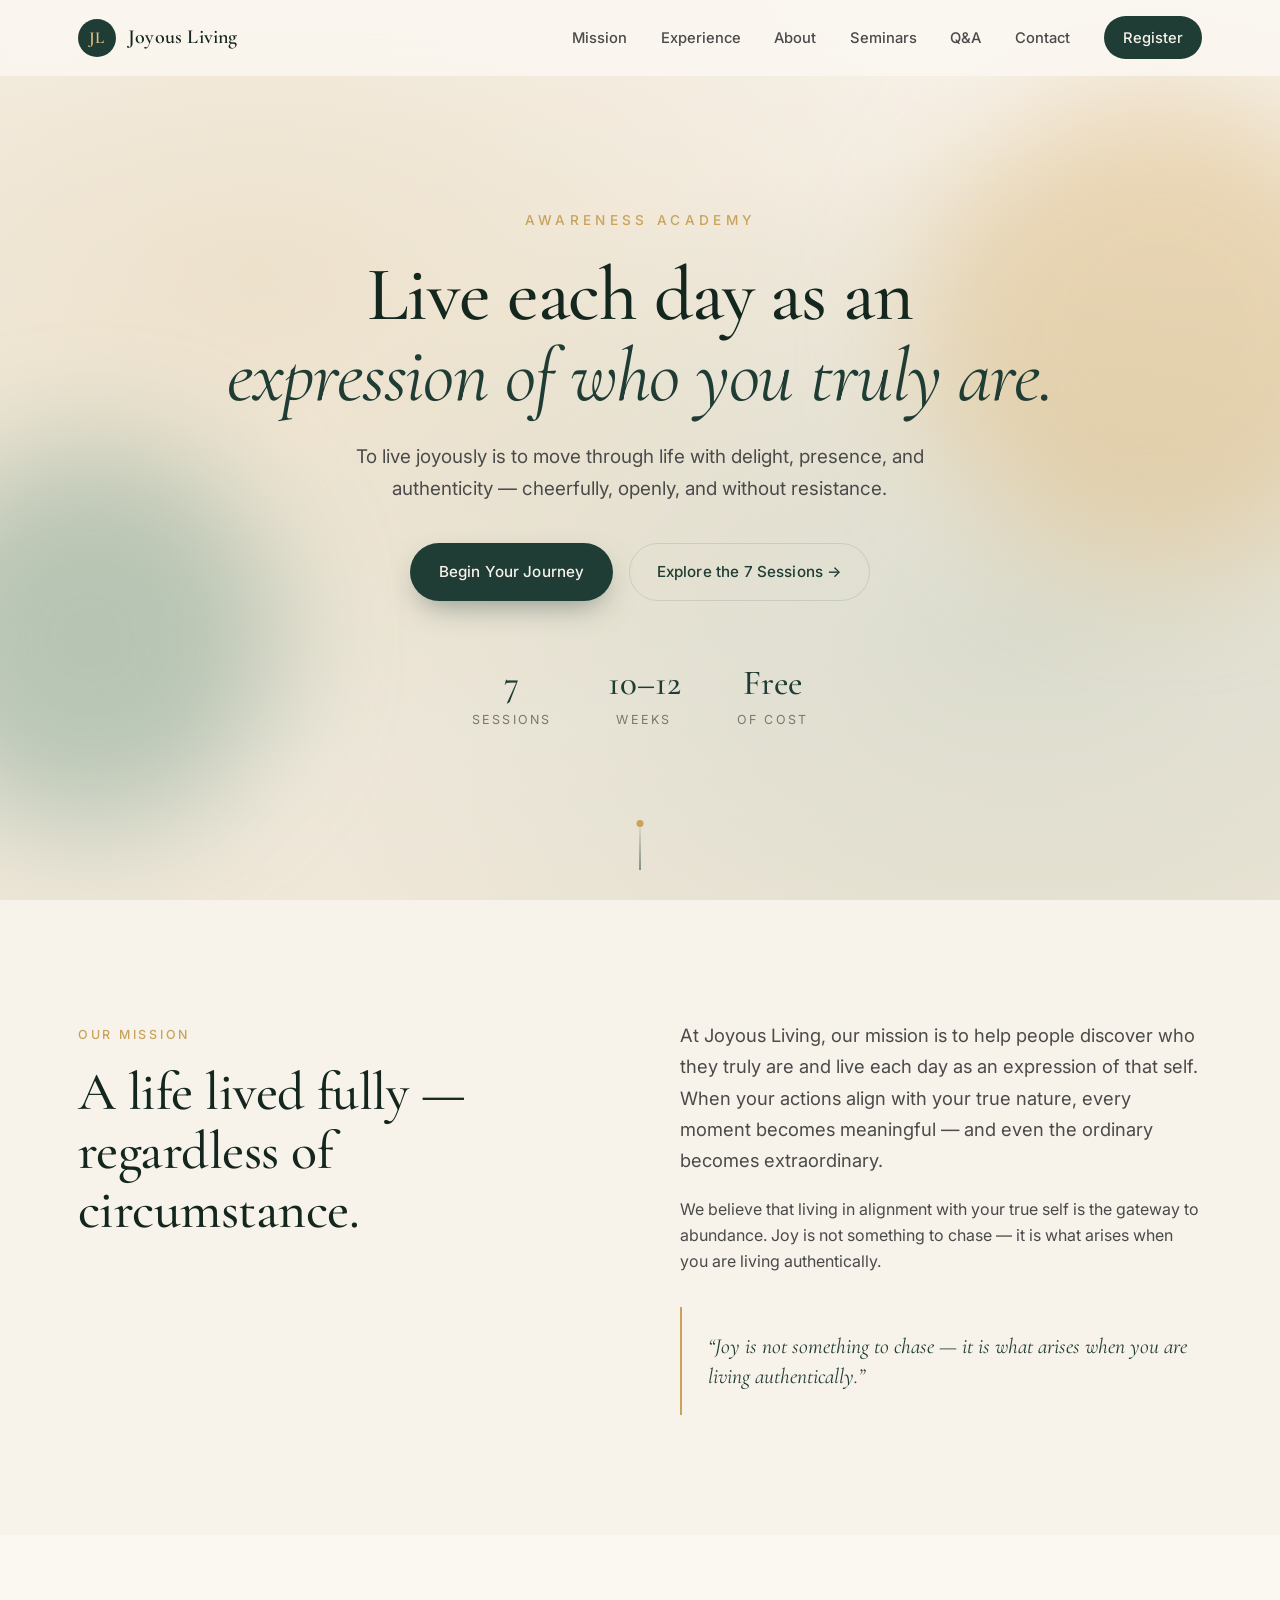
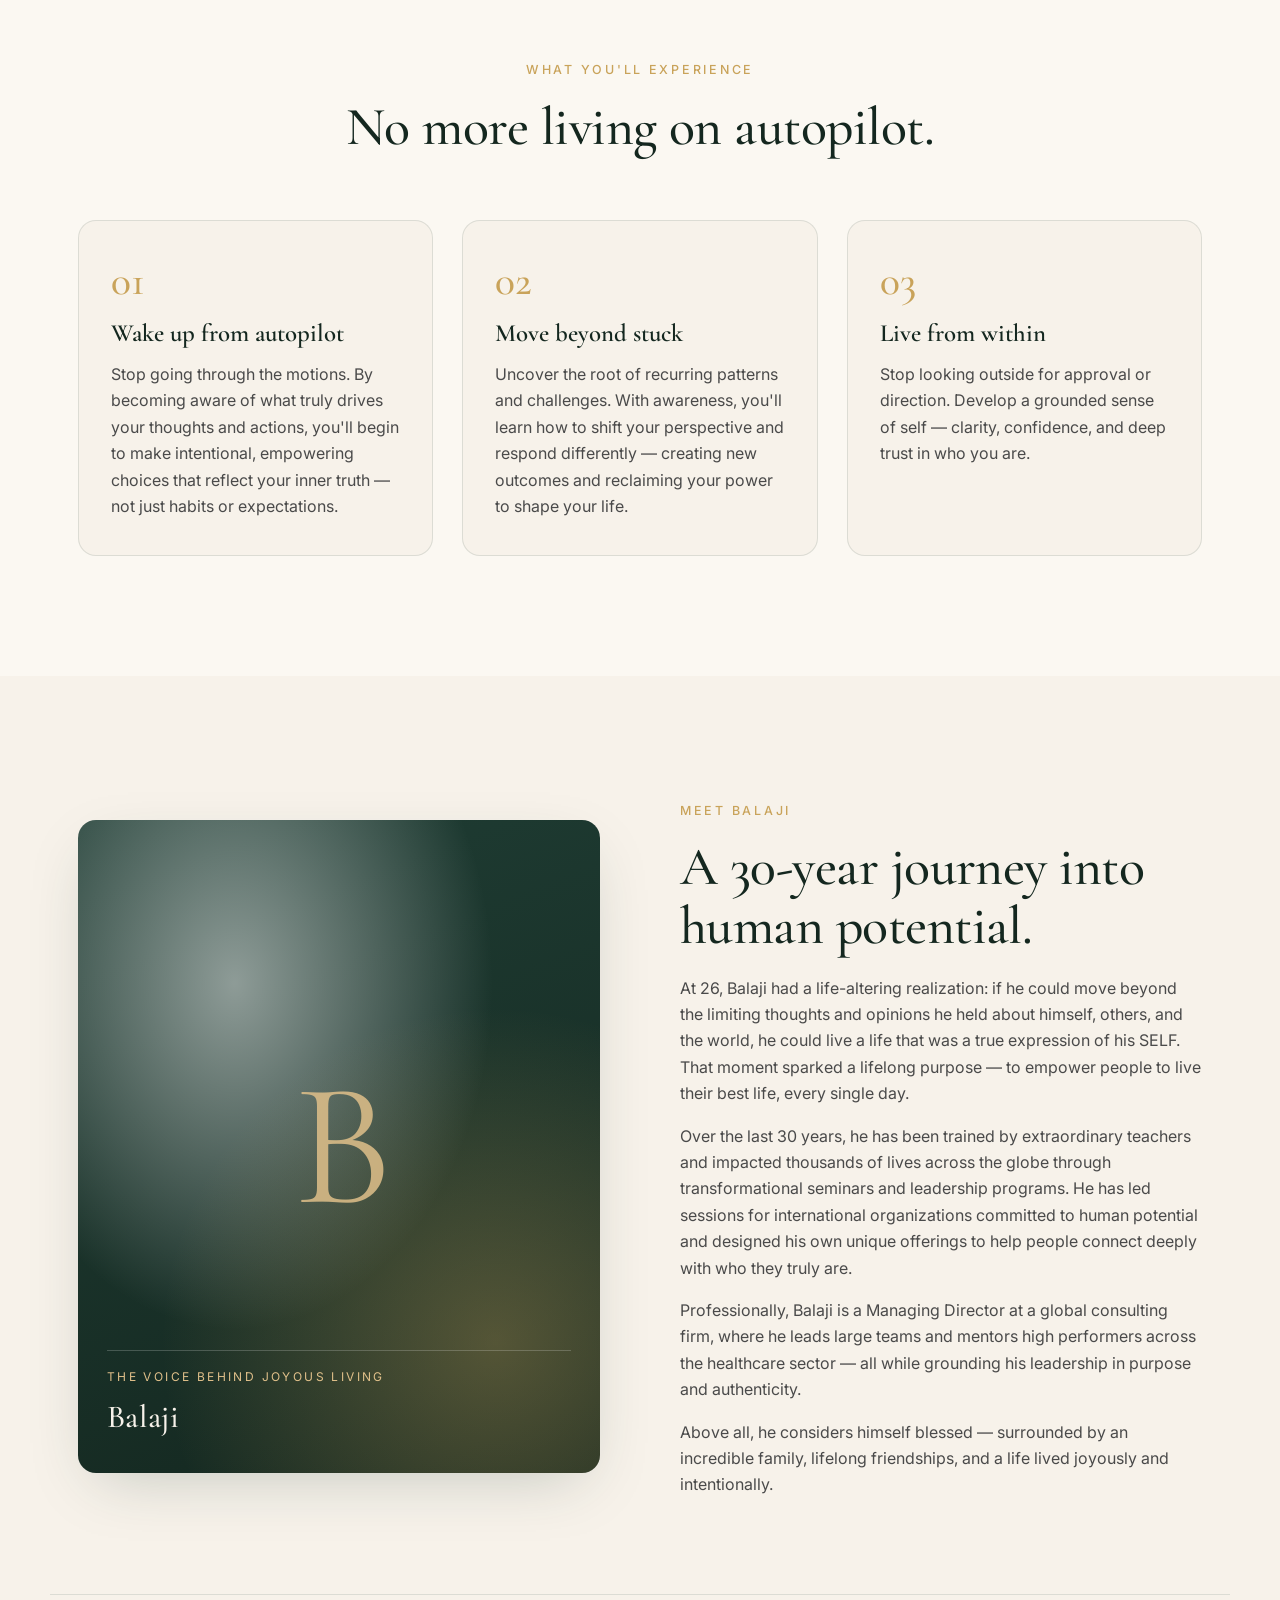
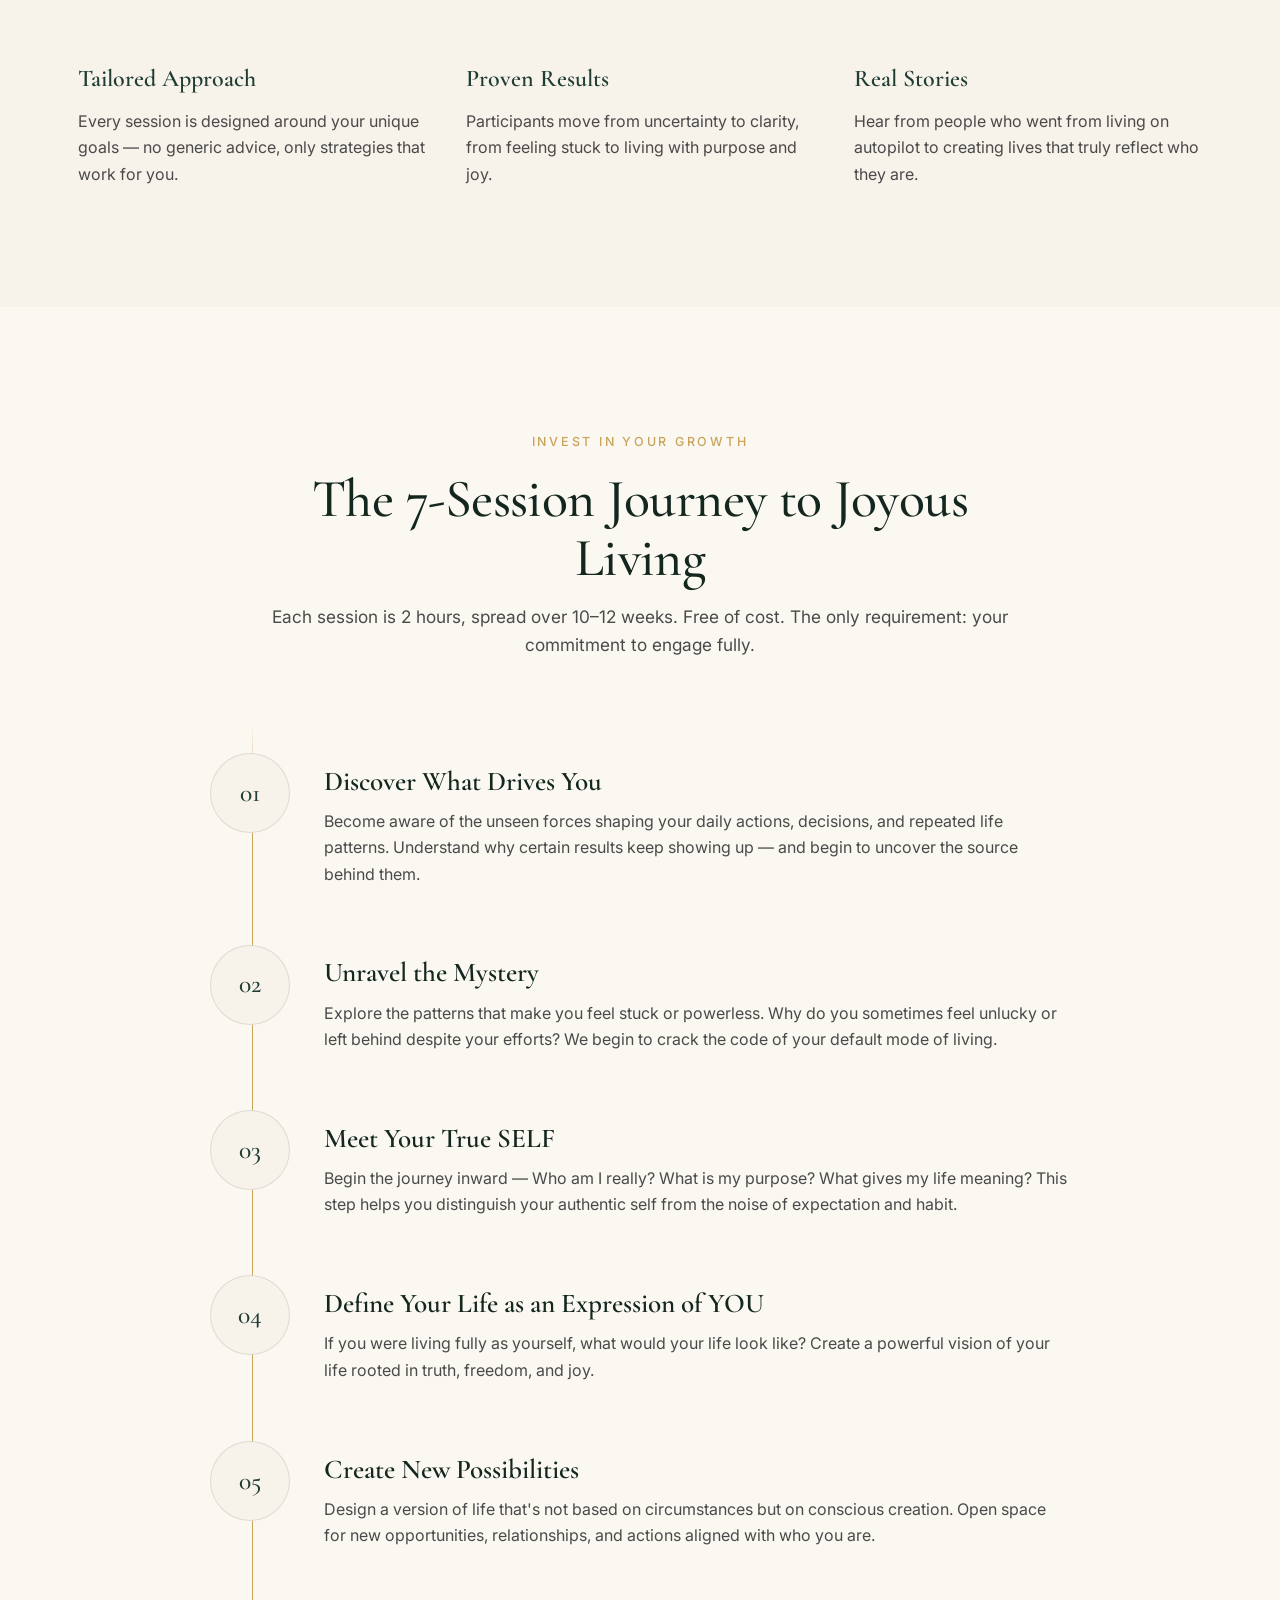
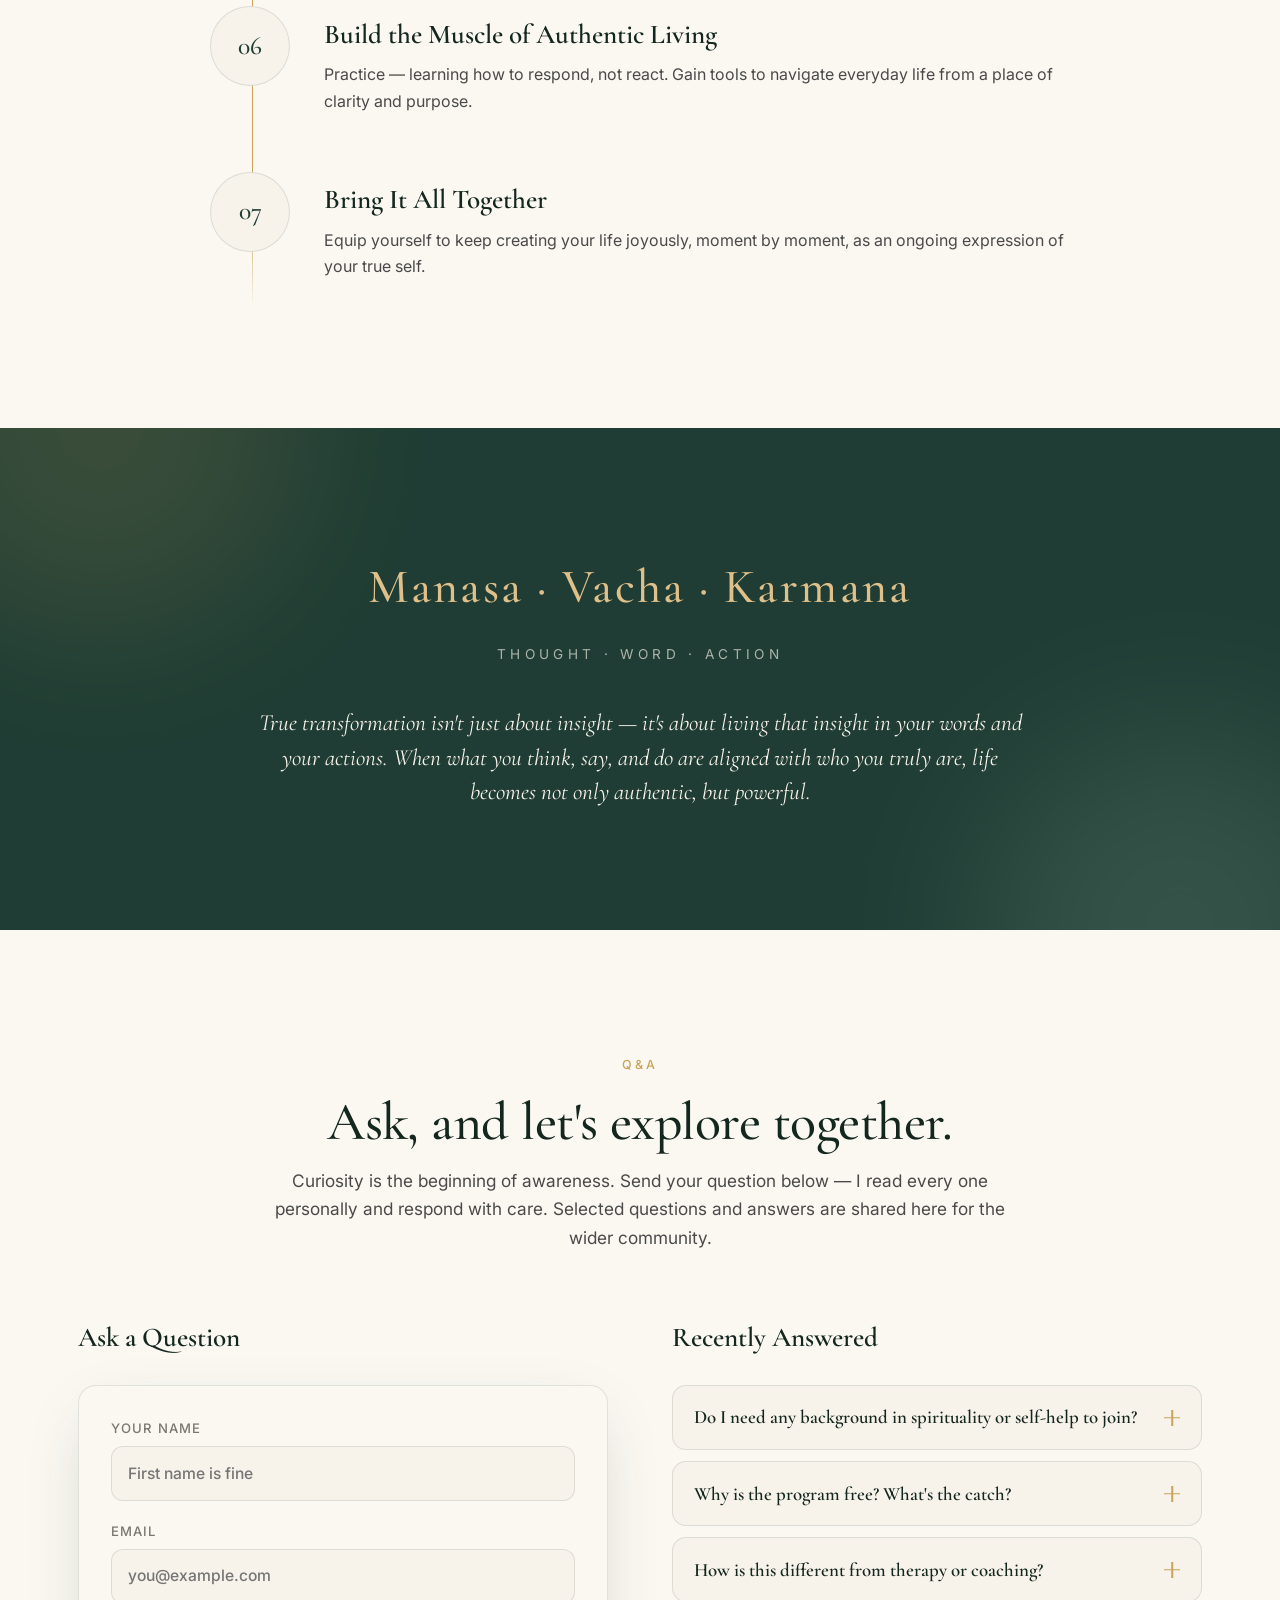
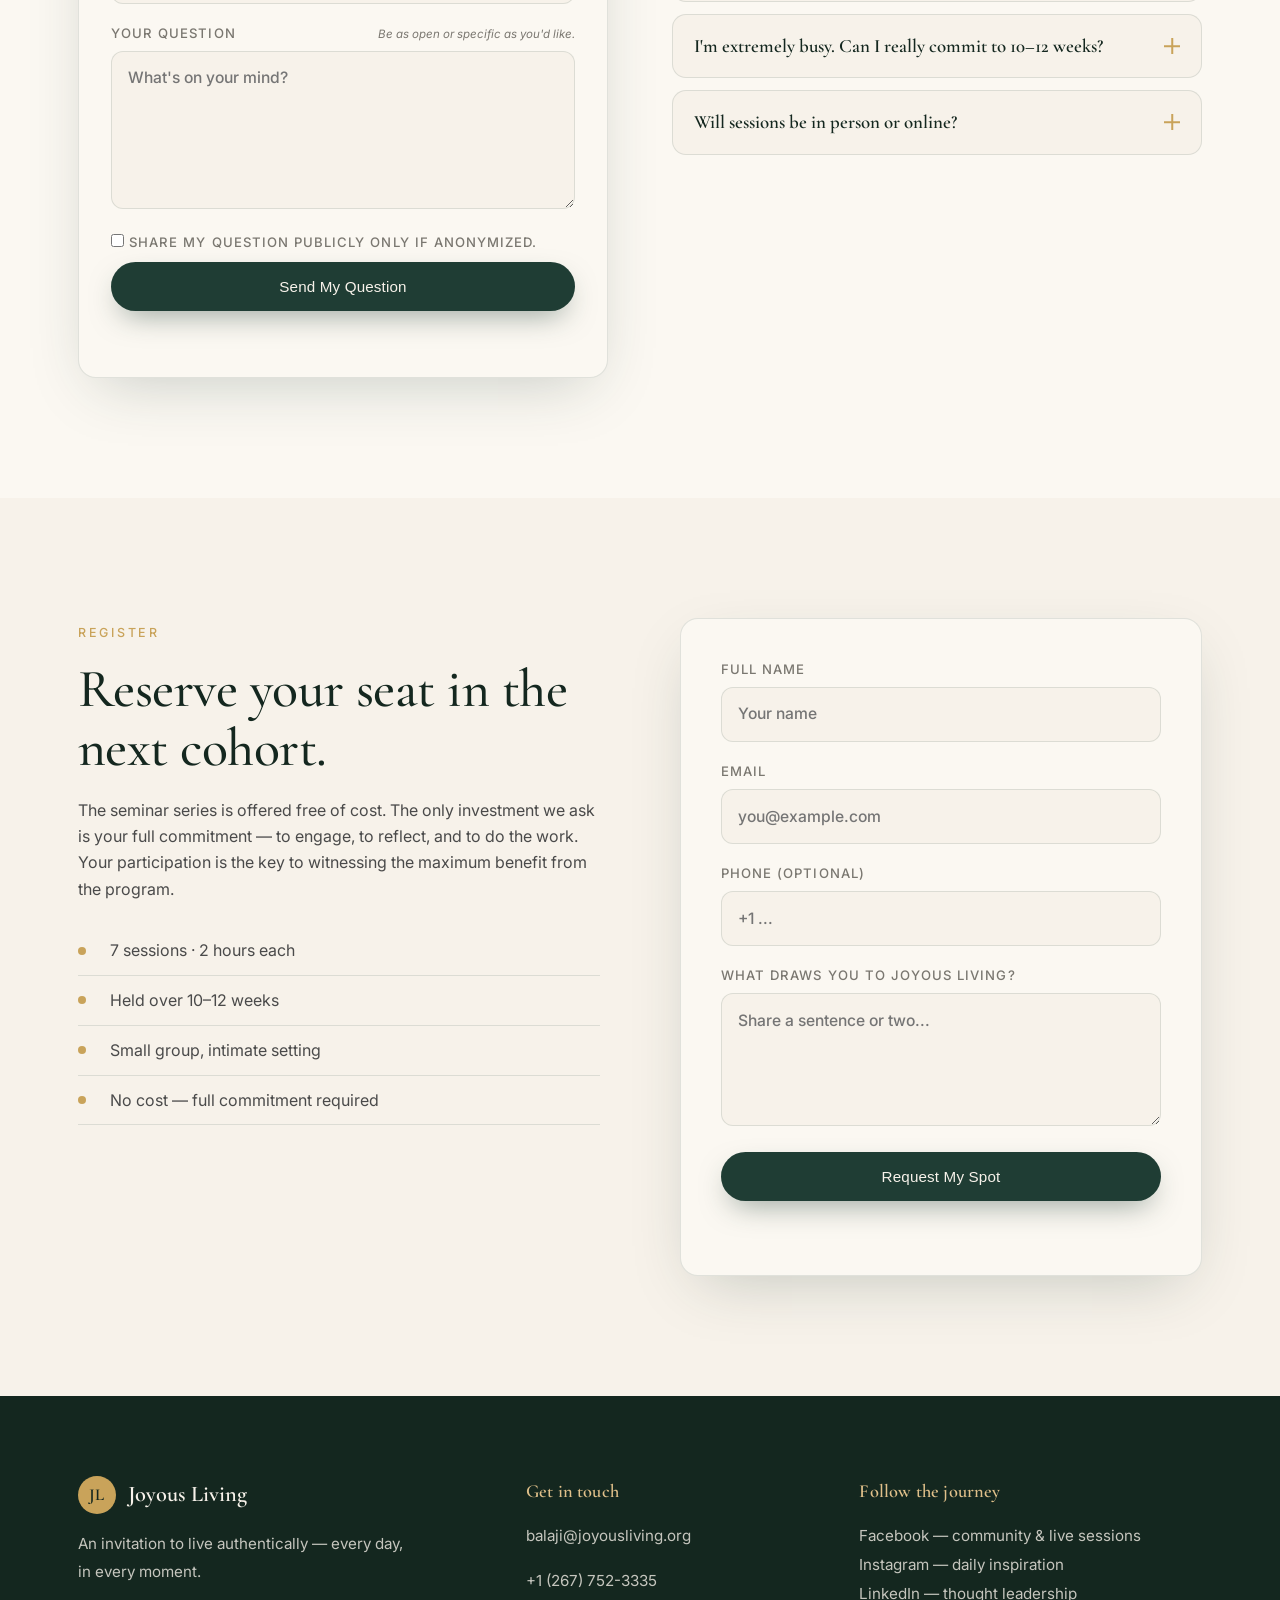
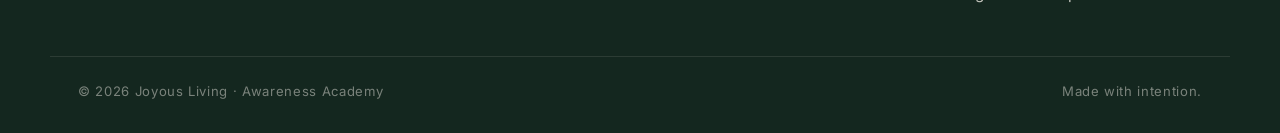
==== commit 047d83b7: "Update contact phone number to real number" ====
--- a/index.html
+++ b/index.html
@@ -375,7 +375,7 @@
       <div>
         <h5>Get in touch</h5>
         <p><a href="mailto:balaji@joyousliving.org">balaji@joyousliving.org</a></p>
-        <p><a href="tel:+12025550164">+1 (202) 555-0164</a></p>
+        <p><a href="tel:+12677523335">+1 (267) 752-3335</a></p>
       </div>
       <div>
         <h5>Follow the journey</h5>
